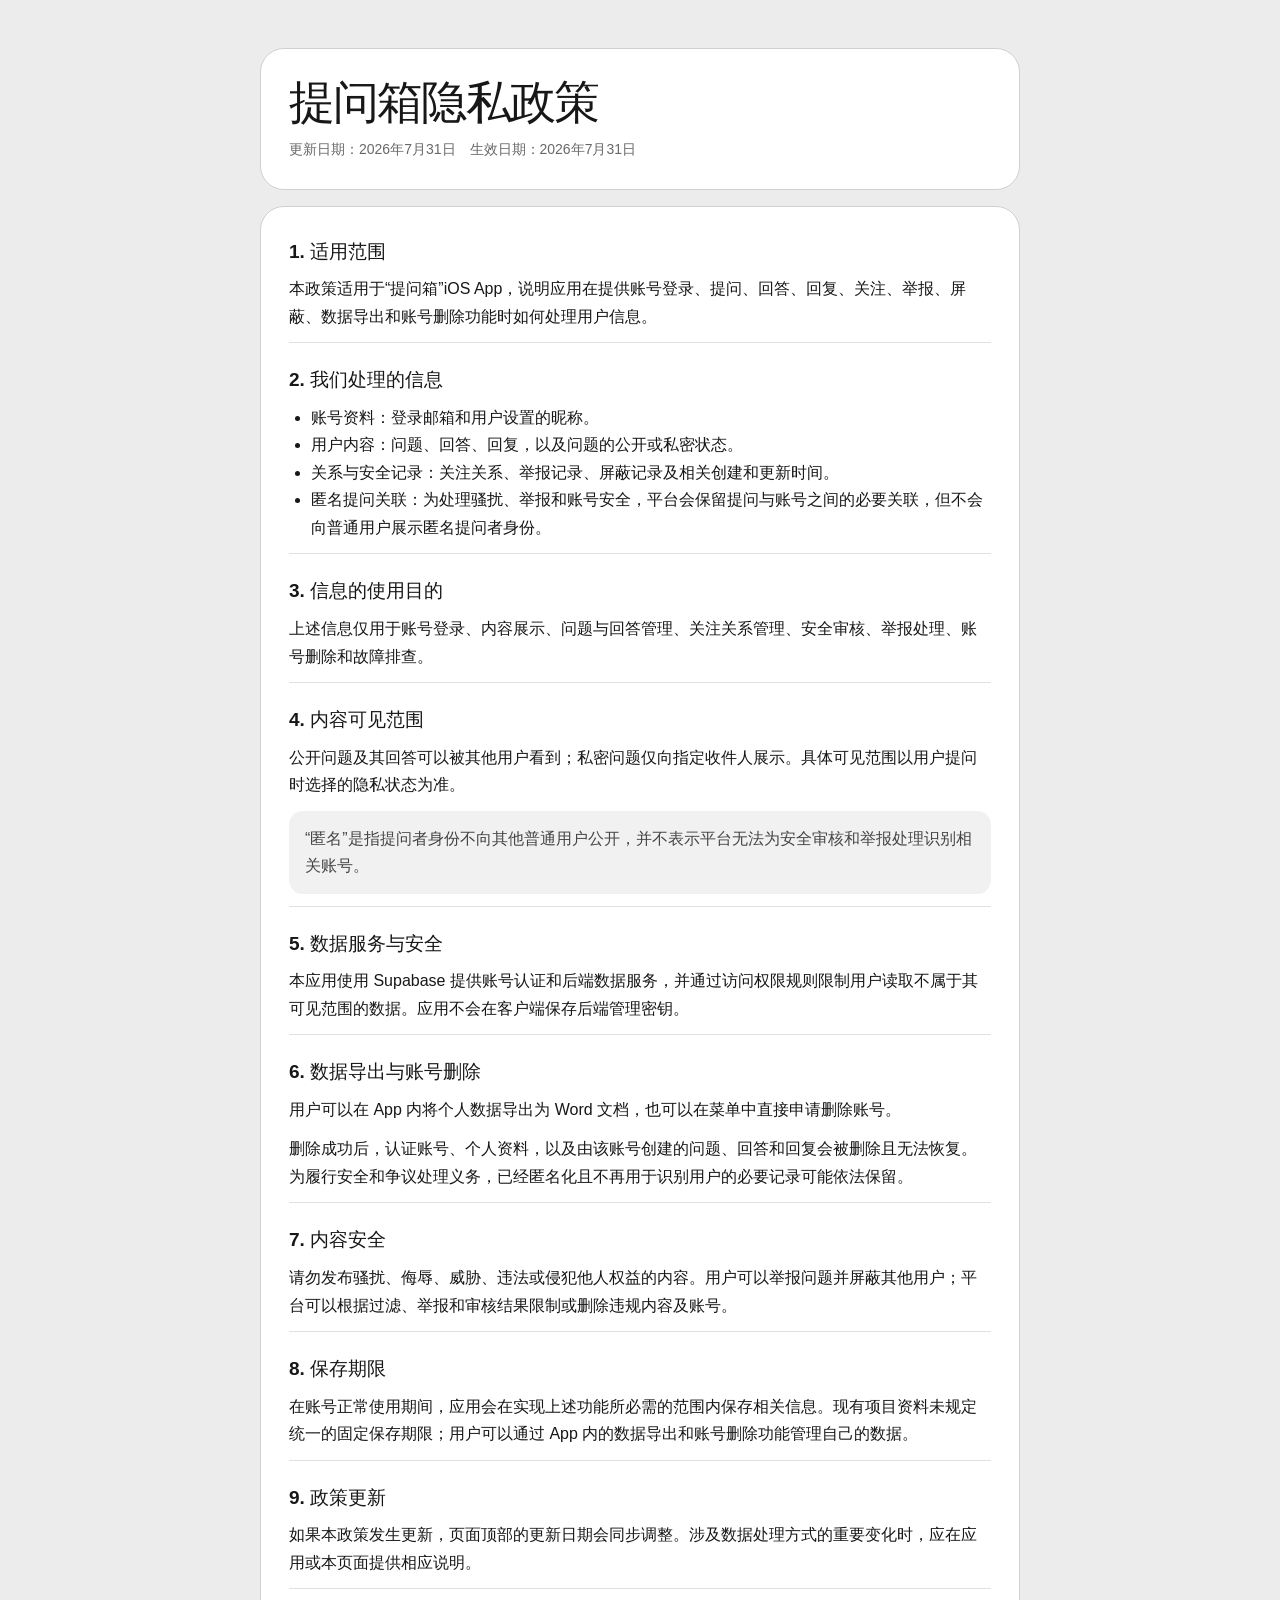
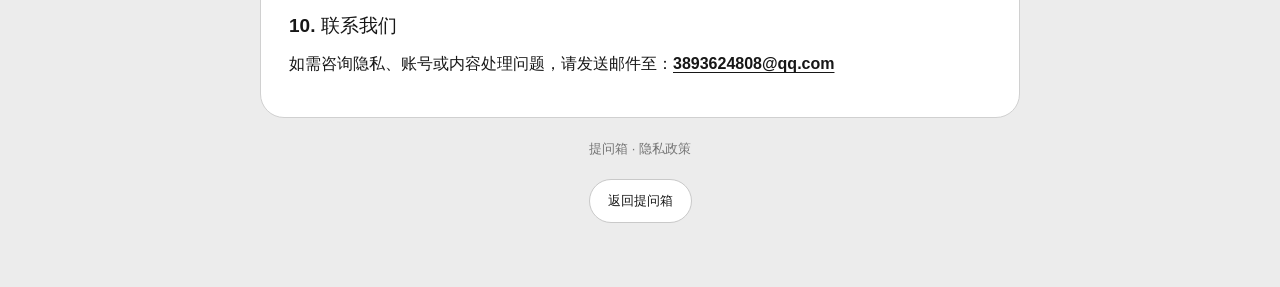
==== privacy.html @ 82c503d9 "Add public privacy policy page" ====
<!doctype html>
<html lang="zh-CN">
<head>
  <meta charset="UTF-8">
  <meta name="viewport" content="width=device-width, initial-scale=1, viewport-fit=cover">
  <meta name="color-scheme" content="light">
  <meta name="theme-color" content="#ececec">
  <title>提问箱隐私政策</title>
  <style>
    :root {
      font-family: -apple-system, BlinkMacSystemFont, "SF Pro Text", "PingFang SC", "Helvetica Neue", sans-serif;
      color: #171717;
      background: #ececec;
      font-synthesis: none;
    }

    * { box-sizing: border-box; }

    body {
      margin: 0;
      min-height: 100vh;
      background: #ececec;
      line-height: 1.72;
      -webkit-font-smoothing: antialiased;
    }

    main {
      width: min(760px, calc(100% - 32px));
      margin: 0 auto;
      padding: max(48px, env(safe-area-inset-top)) 0 max(64px, env(safe-area-inset-bottom));
    }

    header {
      padding: 28px;
      margin-bottom: 16px;
      border: 1px solid #d0d0d0;
      border-radius: 24px;
      background: #fff;
    }

    h1 {
      margin: 0 0 8px;
      font-size: clamp(30px, 7vw, 46px);
      line-height: 1.12;
      letter-spacing: -0.04em;
    }

    .date {
      margin: 0;
      color: #686868;
      font-size: 14px;
    }

    article {
      padding: 8px 28px 28px;
      border: 1px solid #d0d0d0;
      border-radius: 24px;
      background: #fff;
    }

    section {
      padding-top: 24px;
    }

    section + section {
      margin-top: 4px;
      border-top: 1px solid #e1e1e1;
    }

    h2 {
      margin: 0 0 10px;
      font-size: 19px;
      line-height: 1.4;
    }

    p, li {
      font-size: 16px;
    }

    p {
      margin: 0 0 12px;
    }

    ul {
      margin: 0 0 12px;
      padding-left: 22px;
    }

    a {
      color: #171717;
      font-weight: 700;
      text-decoration-thickness: 1px;
      text-underline-offset: 3px;
    }

    .note {
      padding: 14px 16px;
      border-radius: 14px;
      background: #f1f1f1;
      color: #454545;
    }

    footer {
      padding: 20px 8px 0;
      color: #747474;
      text-align: center;
      font-size: 13px;
    }

    .back-link {
      display: inline-flex;
      align-items: center;
      justify-content: center;
      min-height: 44px;
      margin-top: 18px;
      padding: 0 18px;
      border: 1px solid #c9c9c9;
      border-radius: 999px;
      background: #fff;
      text-decoration: none;
    }

    @media (max-width: 520px) {
      main { width: min(100% - 20px, 760px); padding-top: max(20px, env(safe-area-inset-top)); }
      header { padding: 24px 20px; border-radius: 20px; }
      article { padding: 4px 20px 24px; border-radius: 20px; }
    }
  </style>
</head>
<body>
  <main>
    <header>
      <h1>提问箱隐私政策</h1>
      <p class="date">更新日期：2026年7月31日　生效日期：2026年7月31日</p>
    </header>

    <article>
      <section>
        <h2>1. 适用范围</h2>
        <p>本政策适用于“提问箱”iOS App，说明应用在提供账号登录、提问、回答、回复、关注、举报、屏蔽、数据导出和账号删除功能时如何处理用户信息。</p>
      </section>

      <section>
        <h2>2. 我们处理的信息</h2>
        <ul>
          <li>账号资料：登录邮箱和用户设置的昵称。</li>
          <li>用户内容：问题、回答、回复，以及问题的公开或私密状态。</li>
          <li>关系与安全记录：关注关系、举报记录、屏蔽记录及相关创建和更新时间。</li>
          <li>匿名提问关联：为处理骚扰、举报和账号安全，平台会保留提问与账号之间的必要关联，但不会向普通用户展示匿名提问者身份。</li>
        </ul>
      </section>

      <section>
        <h2>3. 信息的使用目的</h2>
        <p>上述信息仅用于账号登录、内容展示、问题与回答管理、关注关系管理、安全审核、举报处理、账号删除和故障排查。</p>
      </section>

      <section>
        <h2>4. 内容可见范围</h2>
        <p>公开问题及其回答可以被其他用户看到；私密问题仅向指定收件人展示。具体可见范围以用户提问时选择的隐私状态为准。</p>
        <p class="note">“匿名”是指提问者身份不向其他普通用户公开，并不表示平台无法为安全审核和举报处理识别相关账号。</p>
      </section>

      <section>
        <h2>5. 数据服务与安全</h2>
        <p>本应用使用 Supabase 提供账号认证和后端数据服务，并通过访问权限规则限制用户读取不属于其可见范围的数据。应用不会在客户端保存后端管理密钥。</p>
      </section>

      <section>
        <h2>6. 数据导出与账号删除</h2>
        <p>用户可以在 App 内将个人数据导出为 Word 文档，也可以在菜单中直接申请删除账号。</p>
        <p>删除成功后，认证账号、个人资料，以及由该账号创建的问题、回答和回复会被删除且无法恢复。为履行安全和争议处理义务，已经匿名化且不再用于识别用户的必要记录可能依法保留。</p>
      </section>

      <section>
        <h2>7. 内容安全</h2>
        <p>请勿发布骚扰、侮辱、威胁、违法或侵犯他人权益的内容。用户可以举报问题并屏蔽其他用户；平台可以根据过滤、举报和审核结果限制或删除违规内容及账号。</p>
      </section>

      <section>
        <h2>8. 保存期限</h2>
        <p>在账号正常使用期间，应用会在实现上述功能所必需的范围内保存相关信息。现有项目资料未规定统一的固定保存期限；用户可以通过 App 内的数据导出和账号删除功能管理自己的数据。</p>
      </section>

      <section>
        <h2>9. 政策更新</h2>
        <p>如果本政策发生更新，页面顶部的更新日期会同步调整。涉及数据处理方式的重要变化时，应在应用或本页面提供相应说明。</p>
      </section>

      <section>
        <h2>10. 联系我们</h2>
        <p>如需咨询隐私、账号或内容处理问题，请发送邮件至：<a href="mailto:3893624808@qq.com">3893624808@qq.com</a></p>
      </section>
    </article>

    <footer>
      <div>提问箱 · 隐私政策</div>
      <a class="back-link" href="./">返回提问箱</a>
    </footer>
  </main>
</body>
</html>
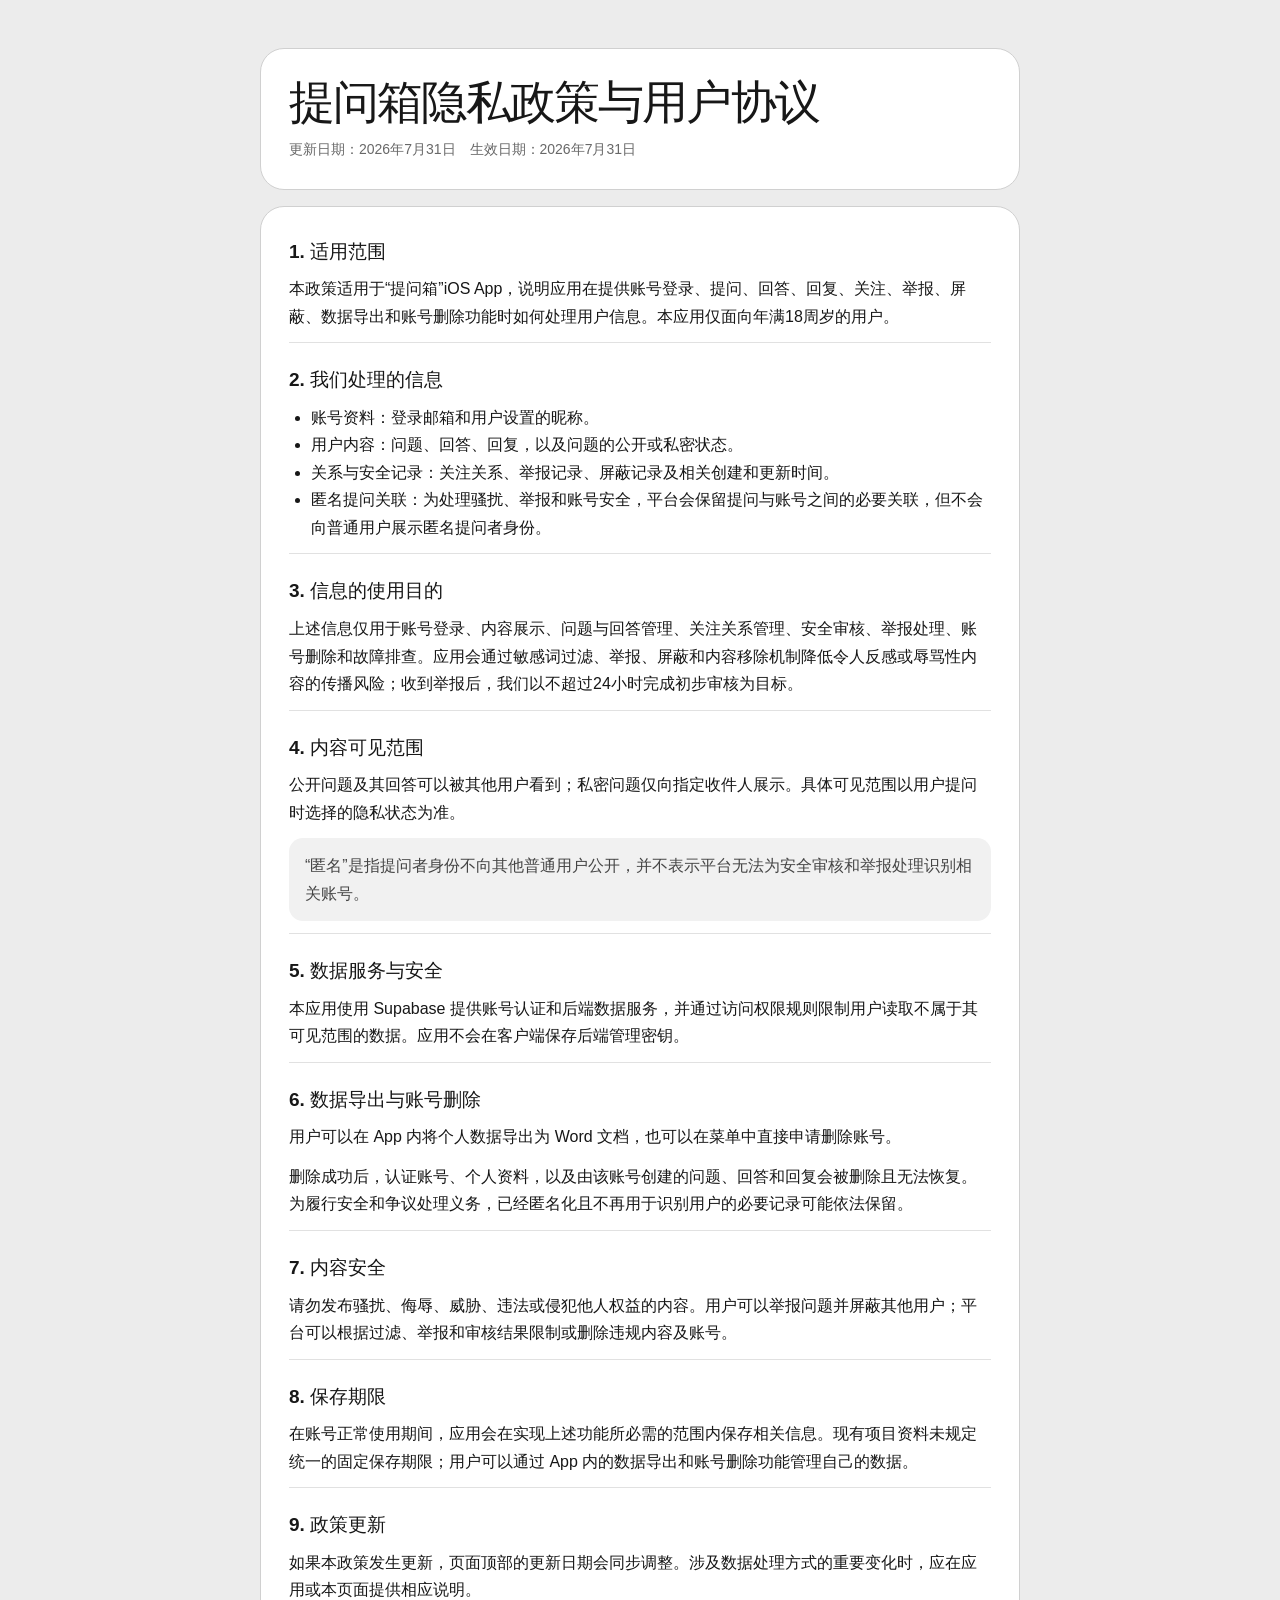
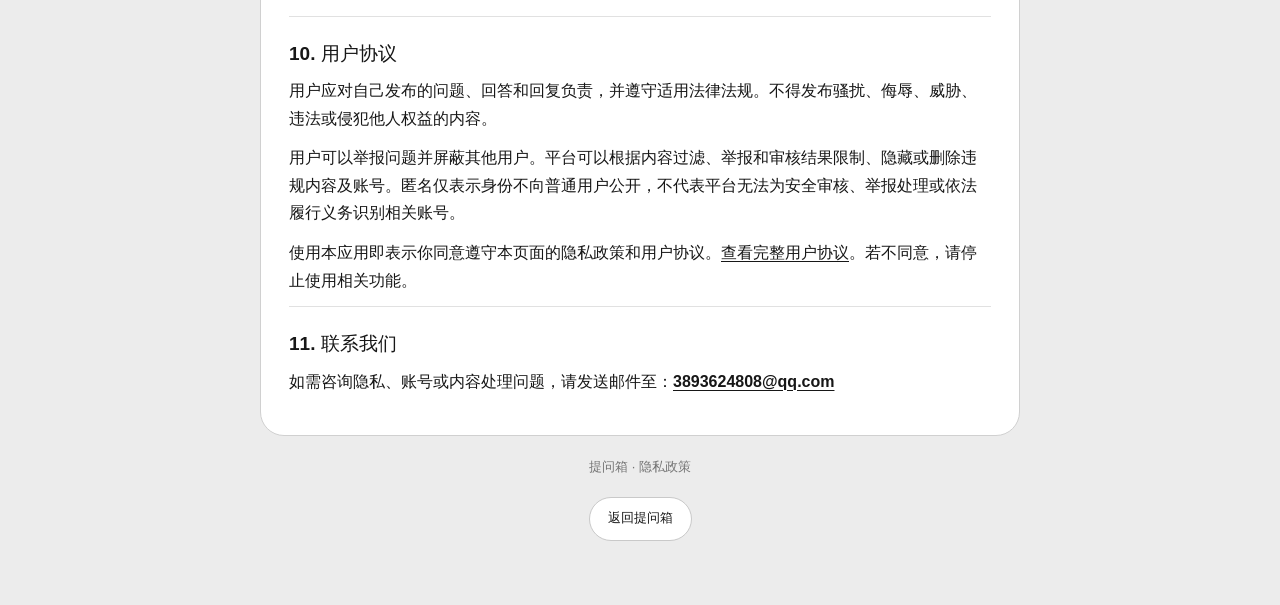
==== commit 3c579664: "Deploy latest safety and privacy web build" ====
--- a/privacy.html
+++ b/privacy.html
@@ -5,7 +5,7 @@
   <meta name="viewport" content="width=device-width, initial-scale=1, viewport-fit=cover">
   <meta name="color-scheme" content="light">
   <meta name="theme-color" content="#ececec">
-  <title>提问箱隐私政策</title>
+  <title>提问箱隐私政策与用户协议</title>
   <style>
     :root {
       font-family: -apple-system, BlinkMacSystemFont, "SF Pro Text", "PingFang SC", "Helvetica Neue", sans-serif;
@@ -130,14 +130,14 @@
 <body>
   <main>
     <header>
-      <h1>提问箱隐私政策</h1>
+      <h1>提问箱隐私政策与用户协议</h1>
       <p class="date">更新日期：2026年7月31日　生效日期：2026年7月31日</p>
     </header>
 
     <article>
       <section>
         <h2>1. 适用范围</h2>
-        <p>本政策适用于“提问箱”iOS App，说明应用在提供账号登录、提问、回答、回复、关注、举报、屏蔽、数据导出和账号删除功能时如何处理用户信息。</p>
+        <p>本政策适用于“提问箱”iOS App，说明应用在提供账号登录、提问、回答、回复、关注、举报、屏蔽、数据导出和账号删除功能时如何处理用户信息。本应用仅面向年满18周岁的用户。</p>
       </section>
 
       <section>
@@ -152,7 +152,7 @@
 
       <section>
         <h2>3. 信息的使用目的</h2>
-        <p>上述信息仅用于账号登录、内容展示、问题与回答管理、关注关系管理、安全审核、举报处理、账号删除和故障排查。</p>
+        <p>上述信息仅用于账号登录、内容展示、问题与回答管理、关注关系管理、安全审核、举报处理、账号删除和故障排查。应用会通过敏感词过滤、举报、屏蔽和内容移除机制降低令人反感或辱骂性内容的传播风险；收到举报后，我们以不超过24小时完成初步审核为目标。</p>
       </section>
 
       <section>
@@ -188,7 +188,14 @@
       </section>
 
       <section>
-        <h2>10. 联系我们</h2>
+        <h2>10. 用户协议</h2>
+        <p>用户应对自己发布的问题、回答和回复负责，并遵守适用法律法规。不得发布骚扰、侮辱、威胁、违法或侵犯他人权益的内容。</p>
+        <p>用户可以举报问题并屏蔽其他用户。平台可以根据内容过滤、举报和审核结果限制、隐藏或删除违规内容及账号。匿名仅表示身份不向普通用户公开，不代表平台无法为安全审核、举报处理或依法履行义务识别相关账号。</p>
+        <p>使用本应用即表示你同意遵守本页面的隐私政策和用户协议。<a href="terms.html">查看完整用户协议</a>。若不同意，请停止使用相关功能。</p>
+      </section>
+
+      <section>
+        <h2>11. 联系我们</h2>
         <p>如需咨询隐私、账号或内容处理问题，请发送邮件至：<a href="mailto:3893624808@qq.com">3893624808@qq.com</a></p>
       </section>
     </article>
